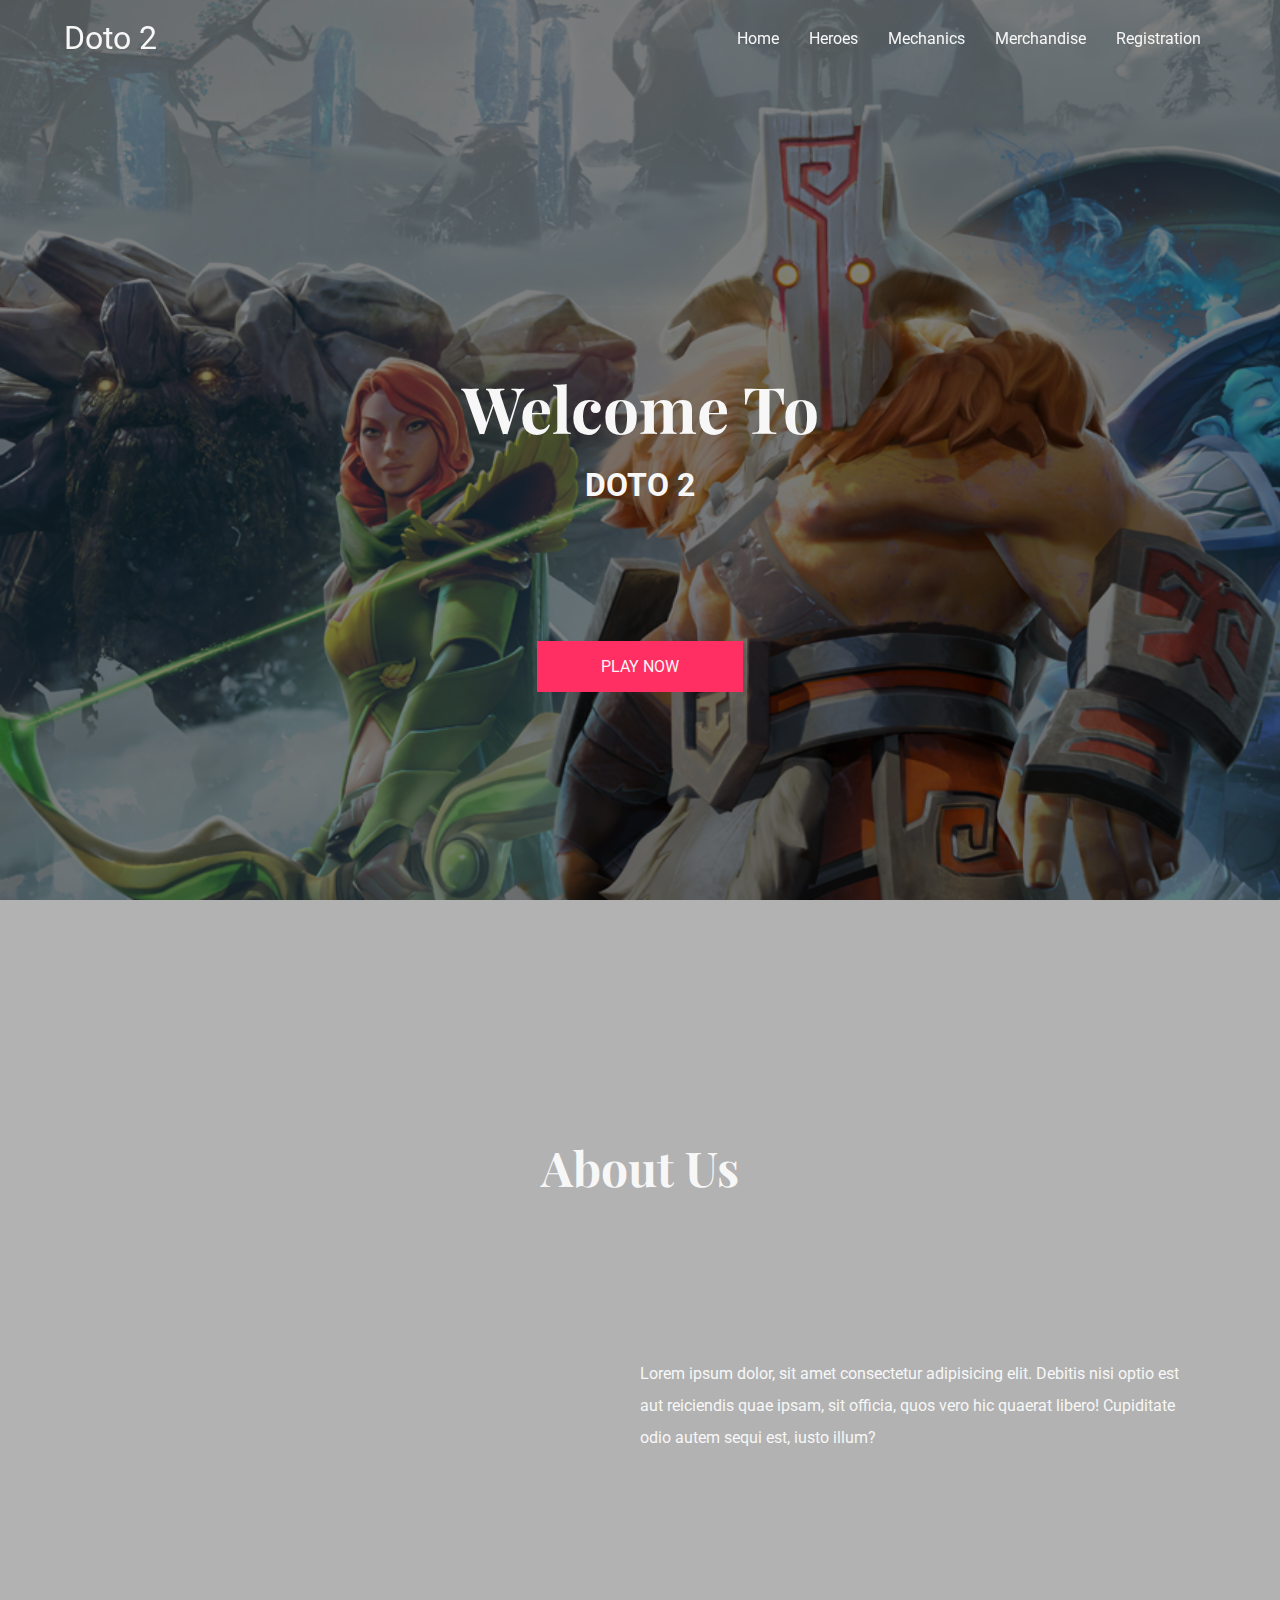
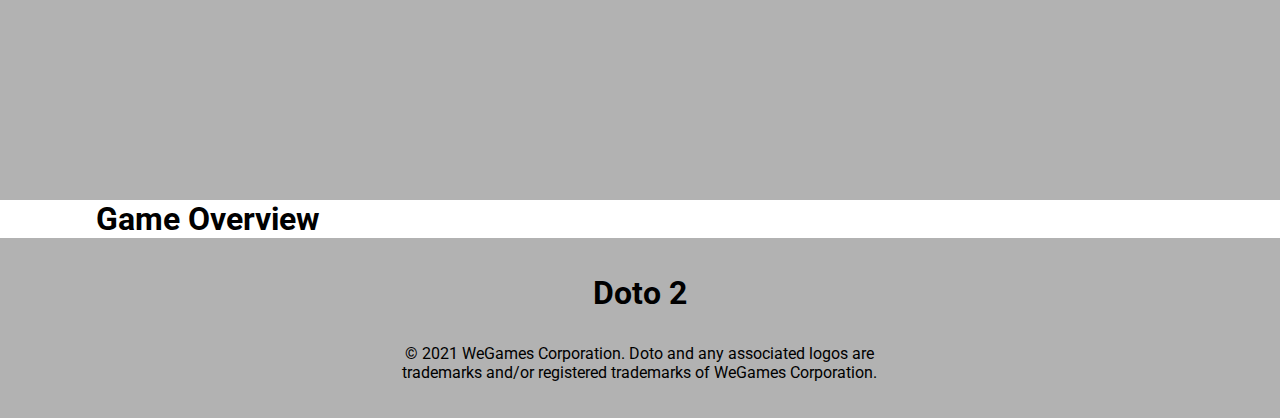
==== index.html @ c3d734f0 "Add regis page" ====
<!DOCTYPE html>
<html lang="en">

<head>
    <meta charset="UTF-8">
    <meta http-equiv="X-UA-Compatible" content="IE=edge">
    <meta name="viewport" content="width=device-width, initial-scale=1.0">
    <link rel="stylesheet" href="css/style.css">
    <title>Doto 2</title>
</head>

<body>
    <section class="hero" id="hero">
        <nav>
            <a class="logo" href="">Doto 2</a>
            <ul>
                <li><a href="">Home</a></li>
                <li><a href="">Heroes</a></li>
                <li><a href="">Mechanics</a></li>
                <li><a href="">Merchandise</a></li>
                <li><a href="">Registration</a></li>
            </ul>
        </nav>
        <div class="container">
            <h1>Welcome To</h1>
            <h2>DOTO 2</h2>
            <a class="play-now" href="">PLAY NOW</a>
        </div>
    </section>

    <section class="about" id="about">
        <div class="container">
            <h1>About Us</h1>
            <div class="about-wrapper">
                <div class="about-picture">
                    <iframe 
                        width="560" 
                        height="315" 
                        src="https://www.youtube.com/embed/-cSFPIwMEq4"
                        title="YouTube video player" 
                        frameborder="0"
                        allow="accelerometer; autoplay; clipboard-write; encrypted-media; gyroscope; picture-in-picture"
                        allowfullscreen>
                    </iframe>
                </div>
                <div class="about-content">
                    <p>
                        Lorem ipsum dolor, sit amet consectetur adipisicing elit. Debitis nisi optio est aut reiciendis quae ipsam, sit officia, quos vero hic quaerat libero! Cupiditate odio autem sequi est, iusto illum?
                    </p>
                </div>
            </div>
        </div>
    </section>

    <section class="overview">
        <div class="container">
            <h1>Game Overview</h1>
            <div class="overview-wrapper">
                
            </div>
        </div>
    </section>

    <section class="footer">
        <div class="footer-wrapper">
            <div class="picture-wrapper">
                <h1>Doto 2</h1>
            </div>
            <p>&copy; 2021 WeGames Corporation. Doto and any associated logos are
            trademarks and/or registered trademarks of WeGames Corporation.</p>
        </div>
    </section>
</body>

</html>
---- css/style.css ----
@import url('https://fonts.googleapis.com/css2?family=Roboto:ital,wght@0,400;0,500;1,400&display=swap');
@import url('https://fonts.googleapis.com/css2?family=Playfair+Display:wght@400;600&family=Roboto:ital,wght@0,400;0,500;1,400&display=swap');

:root {
    --white: #f7f7f7;
    --black: #121212;
    --pink: #ff2e63;
    --blue: #2691d9;
    --black-layer: rgba(0, 0, 0, 0.3);
}

* {
    margin: 0;
    padding: 0;
    box-sizing: border-box;
}

body {
    font-family: "Roboto", serif;
}

nav {
    position: fixed;
    display: flex;
    justify-content: space-between;
    align-items: center;
    width: 100%;
    top: 0%;
    left: 0%;
    padding: 1.2rem 4rem;

}

nav .logo {
    color: var(--white);
    text-decoration: none;
    font-size: 2rem;
}

nav ul {
    display: flex;
    justify-content: center;
    align-items: center;
}

nav ul li {
    list-style: none;
}

nav ul li a {
    margin: 0 15px;
    text-decoration: none;
    color: var(--white);
}

.container {
    padding: 0 6rem;
}

.hero .container {
    height: 100vh;
    display: flex;
    justify-content: center;
    align-items: center;
    flex-direction: column;
    background: linear-gradient(rgba(0, 0, 0, 0.5), rgba(0, 0, 0, 0.5)), 
        url("/assets/hero.png");
    background-size: cover;
    color: var(--white);
}

.hero .container a {
    text-decoration: none;
    color: var(--white);
}

.hero .container h1 {
    font-size: 4rem;
    font-family: "Playfair Display", sans-serif;
    margin-bottom: 1rem;
}

.hero .container h2 {
    font-size: 2rem;
    margin-bottom: 2rem;
}

.hero .container .play-now {
    position: absolute;
    text-decoration: none;
    color: var(--white);
    bottom: 13rem;
    background: var(--pink);
    padding: 1rem 4rem;
}

.about .container {
    height: 100vh;
    display: flex;
    justify-content: center;
    align-items: center;
    flex-direction: column;
    background: var(--black-layer);
    color: var(--white);
}

.about .about-wrapper {
    display: flex;
    align-items: center;
}

.about .container .about-picture{
    width: 50%;
}

.about .container .about-content{
    width: 50%;
}

.about .container h1 {
    font-family: "Playfair Display", sans-serif;
    font-size: 3rem;
    margin-bottom: 3rem;
}

.about .container .about-content {
    line-height: 2rem;
}

.footer .footer-wrapper {
    height: 20vh;
    display: flex;
    justify-content: center;
    align-items: center;
    flex-direction: column;
    background: var(--black-layer);
}

.footer .footer-wrapper p {
    margin-top: 2rem;
    width: 38vw;
    text-align: center;
}

.registration .container {
    height: 100vh;
    display: flex;
    justify-content: center;
    align-items: flex-end;
    flex-direction: column;
    background: linear-gradient(rgba(0, 0, 0, 0.5), rgba(0, 0, 0, 0.5)), 
        url("/assets/hero.png");
    background-size: cover;
    color: var(--white);
}

.registration-wrapper .registration-text h1 {
    position: fixed;
    bottom: 12rem;
    left: 8rem;
    font-size: 3rem;
    width: 50%;
}

.registration-wrapper .registration-form {
    display: flex;
    align-items: center;
    flex-direction: column;
    justify-content: center;
    position: relative;
    overflow: hidden;
    width: 100%;
    padding: 3rem;
    background-color: var(--white);
    color: var(--black);
}

.registration-form form .input {
    position: relative;
    border-bottom: 2px solid var(--black);
    margin: 1.5rem 0;
}

.input input {
    width: 20vw;
    height: 2rem;
    padding: 0 5px;
    font-size: 1rem;
    border: none;
    background: none;
    outline: none;
}

.input label {
    position: absolute;
    top: 50%;
    left: 5px;
    color: var(--black);
    opacity: 50%;
    transform: translateY(-50%);
    font-size: 1rem;
    transition: 0.5s;
    pointer-events: none;
}

.input input:focus ~ label,
.input input:hover ~ label,
.input input:valid ~ label {
    top: -5px;
    font-size: 0.9rem;
    color: var(--black);
    opacity: 80%;
}

input[type="submit"] {
    width: 100%;
    height: 2.5rem;
    border: 1px solid;
    background: var(--pink);
    opacity: 80%;
    font-size: 1rem;
    color: var(--white);
    font-weight: 700;
    cursor: pointer;
    outline: none;
}

input[type="submit"]:hover {
    border: var(--pink);
    transition: 0.5s;
}

input[type=date]:required:invalid::-webkit-datetime-edit {
    color: transparent;
}

input[type=date]:focus::-webkit-datetime-edit {
    color: black !important;
}

.login-link {
    margin: 2rem 0;
    text-align: center;
    font-size: 0.8rem;
    color: var(--black);
    opacity: 70%;
}

.login-link a {
    color: var(--blue);
    text-decoration: none;
}

.login-link a:hover {
    text-decoration: underline;
}
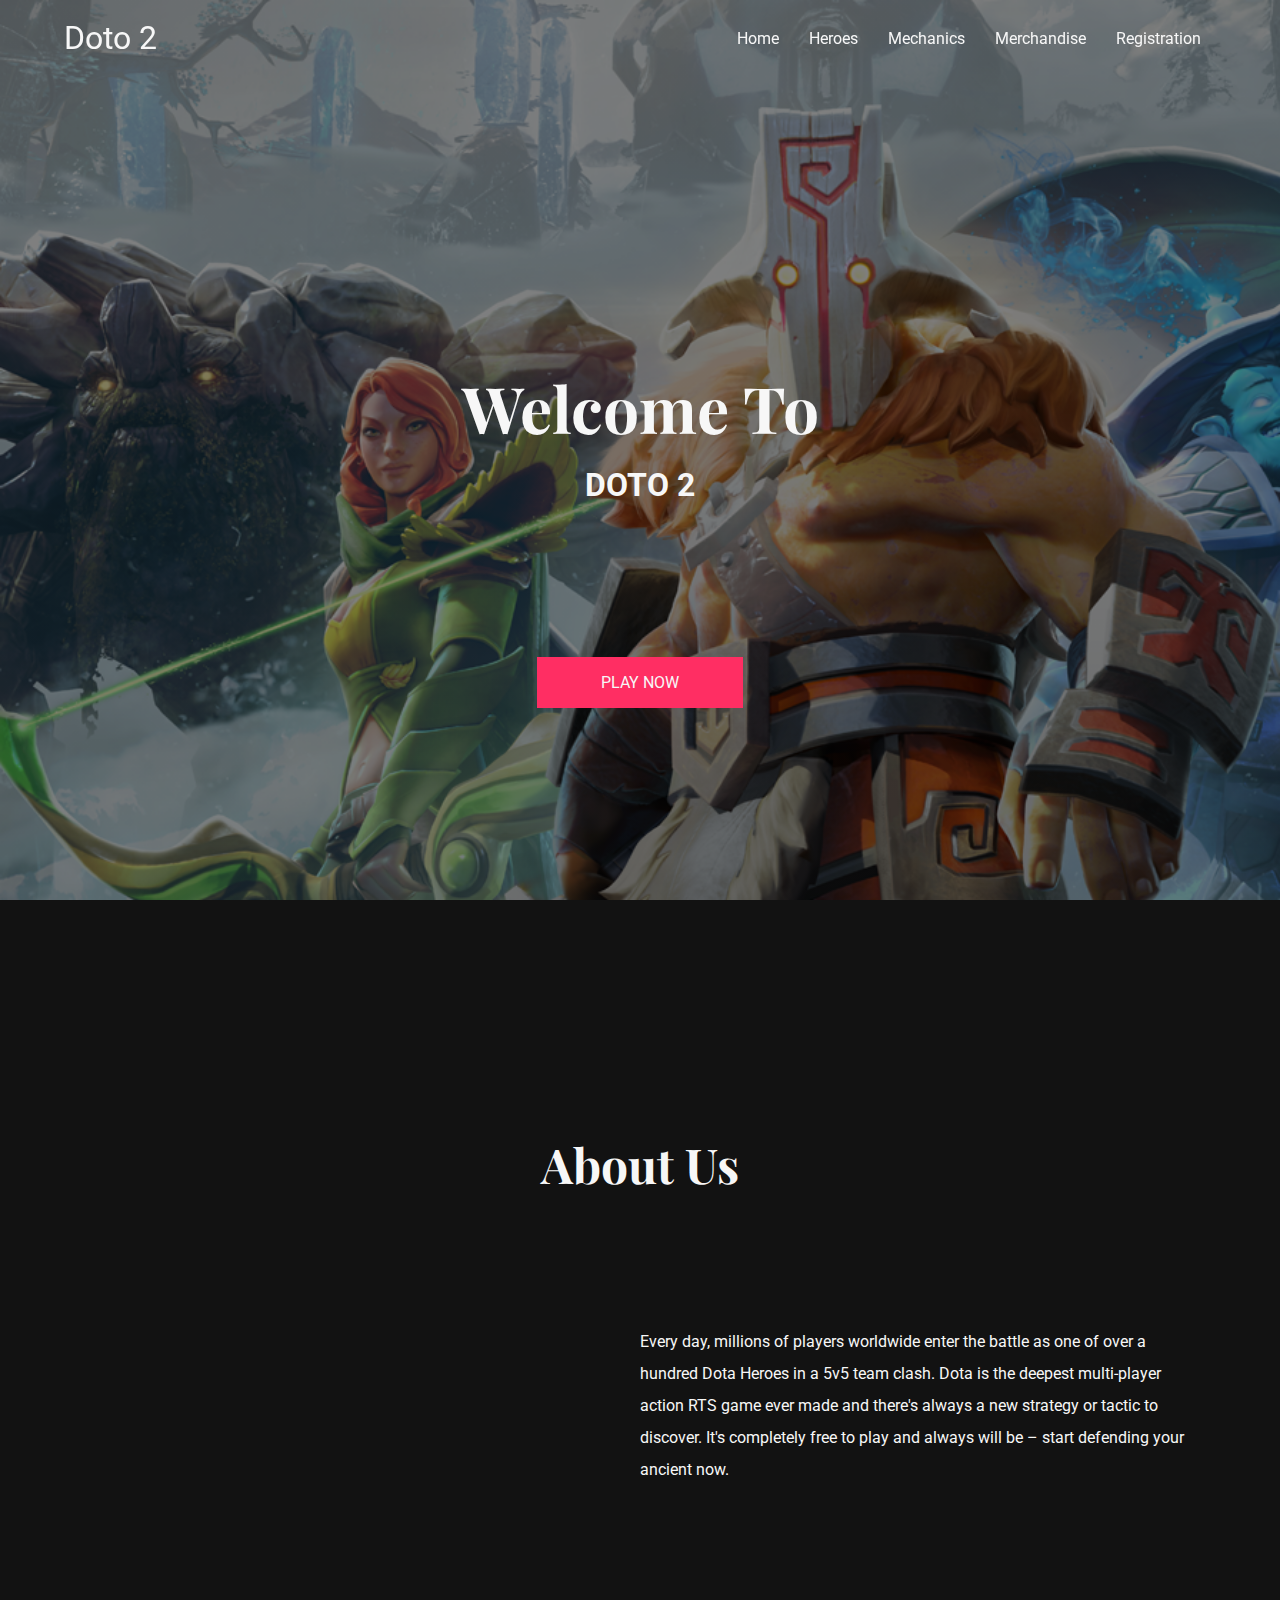
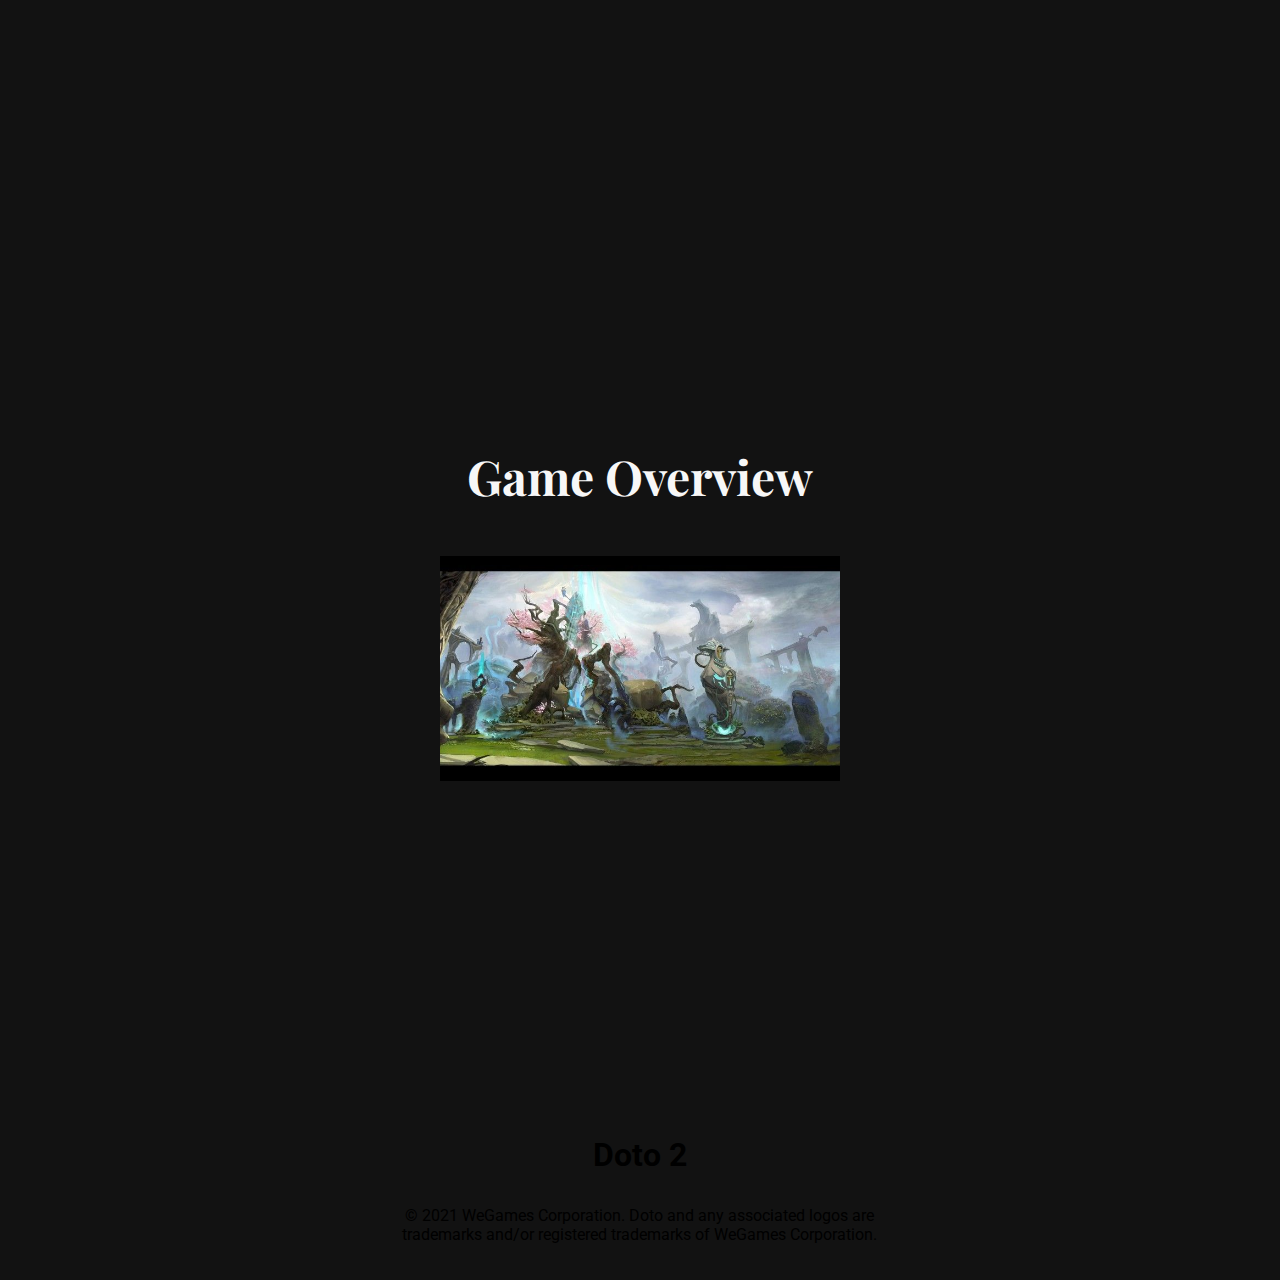
==== commit 142f0242: "Added GameOverview section" ====
--- a/index.html
+++ b/index.html
@@ -6,6 +6,9 @@
     <meta http-equiv="X-UA-Compatible" content="IE=edge">
     <meta name="viewport" content="width=device-width, initial-scale=1.0">
     <link rel="stylesheet" href="css/style.css">
+    <script src="https://code.jquery.com/jquery-3.6.0.js"
+        integrity="sha256-H+K7U5CnXl1h5ywQfKtSj8PCmoN9aaq30gDh27Xc0jk=" crossorigin="anonymous"></script>
+    <script type="text/javascript" src="js/main.js"></script>
     <title>Doto 2</title>
 </head>
 
@@ -14,11 +17,11 @@
         <nav>
             <a class="logo" href="">Doto 2</a>
             <ul>
-                <li><a href="">Home</a></li>
-                <li><a href="">Heroes</a></li>
-                <li><a href="">Mechanics</a></li>
-                <li><a href="">Merchandise</a></li>
-                <li><a href="">Registration</a></li>
+                <li><a href="index.html">Home</a></li>
+                <li><a href="heroesPage.html">Heroes</a></li>
+                <li><a href="gameMechanics.html">Mechanics</a></li>
+                <li><a href="merchandisesPage.html">Merchandise</a></li>
+                <li><a href="registrationPage.html">Registration</a></li>
             </ul>
         </nav>
         <div class="container">
@@ -34,8 +37,6 @@
             <div class="about-wrapper">
                 <div class="about-picture">
                     <iframe 
-                        width="560" 
-                        height="315" 
                         src="https://www.youtube.com/embed/-cSFPIwMEq4"
                         title="YouTube video player" 
                         frameborder="0"
@@ -45,7 +46,7 @@
                 </div>
                 <div class="about-content">
                     <p>
-                        Lorem ipsum dolor, sit amet consectetur adipisicing elit. Debitis nisi optio est aut reiciendis quae ipsam, sit officia, quos vero hic quaerat libero! Cupiditate odio autem sequi est, iusto illum?
+                        Every day, millions of players worldwide enter the battle as one of over a hundred Dota Heroes in a 5v5 team clash. Dota is the deepest multi-player action RTS game ever made and there's always a new strategy or tactic to discover. It's completely free to play and always will be – start defending your ancient now.
                     </p>
                 </div>
             </div>
@@ -56,7 +57,10 @@
         <div class="container">
             <h1>Game Overview</h1>
             <div class="overview-wrapper">
-                
+                <img src="assets/overview/base.jpg" class="active" alt="">
+                <img src="assets/overview/map.png"  alt="">
+                <img src="assets/overview/heroes.jpg"  alt="">
+                <img src="assets/overview/game_start.jpg" alt="">
             </div>
         </div>
     </section>
--- a/css/style.css
+++ b/css/style.css
@@ -28,7 +28,6 @@
     top: 0%;
     left: 0%;
     padding: 1.2rem 4rem;
-
 }
 
 nav .logo {
@@ -89,18 +88,18 @@
     position: absolute;
     text-decoration: none;
     color: var(--white);
-    bottom: 13rem;
+    bottom: 12rem;
     background: var(--pink);
     padding: 1rem 4rem;
 }
 
-.about .container {
+.container {
     height: 100vh;
     display: flex;
     justify-content: center;
     align-items: center;
     flex-direction: column;
-    background: var(--black-layer);
+    background: var(--black);
     color: var(--white);
 }
 
@@ -113,11 +112,16 @@
     width: 50%;
 }
 
+.about-picture iframe {
+    width: 30rem;
+    height: 20rem;
+}
+
 .about .container .about-content{
     width: 50%;
 }
 
-.about .container h1 {
+.container h1 {
     font-family: "Playfair Display", sans-serif;
     font-size: 3rem;
     margin-bottom: 3rem;
@@ -127,13 +131,31 @@
     line-height: 2rem;
 }
 
+.overview-wrapper {
+    width: 400px;
+    height: 300px;
+    position: relative;
+}
+
+.overview-wrapper img {
+    max-width: 100%;
+    max-height: 100%;
+    position: absolute;
+    opacity: 0;
+    transition: .4s ease-out;
+}
+
+.overview-wrapper .active {
+    opacity: 1;
+}
+
 .footer .footer-wrapper {
     height: 20vh;
     display: flex;
     justify-content: center;
     align-items: center;
     flex-direction: column;
-    background: var(--black-layer);
+    background: var(--black);
 }
 
 .footer .footer-wrapper p {
@@ -141,116 +163,3 @@
     width: 38vw;
     text-align: center;
 }
-
-.registration .container {
-    height: 100vh;
-    display: flex;
-    justify-content: center;
-    align-items: flex-end;
-    flex-direction: column;
-    background: linear-gradient(rgba(0, 0, 0, 0.5), rgba(0, 0, 0, 0.5)), 
-        url("/assets/hero.png");
-    background-size: cover;
-    color: var(--white);
-}
-
-.registration-wrapper .registration-text h1 {
-    position: fixed;
-    bottom: 12rem;
-    left: 8rem;
-    font-size: 3rem;
-    width: 50%;
-}
-
-.registration-wrapper .registration-form {
-    display: flex;
-    align-items: center;
-    flex-direction: column;
-    justify-content: center;
-    position: relative;
-    overflow: hidden;
-    width: 100%;
-    padding: 3rem;
-    background-color: var(--white);
-    color: var(--black);
-}
-
-.registration-form form .input {
-    position: relative;
-    border-bottom: 2px solid var(--black);
-    margin: 1.5rem 0;
-}
-
-.input input {
-    width: 20vw;
-    height: 2rem;
-    padding: 0 5px;
-    font-size: 1rem;
-    border: none;
-    background: none;
-    outline: none;
-}
-
-.input label {
-    position: absolute;
-    top: 50%;
-    left: 5px;
-    color: var(--black);
-    opacity: 50%;
-    transform: translateY(-50%);
-    font-size: 1rem;
-    transition: 0.5s;
-    pointer-events: none;
-}
-
-.input input:focus ~ label,
-.input input:hover ~ label,
-.input input:valid ~ label {
-    top: -5px;
-    font-size: 0.9rem;
-    color: var(--black);
-    opacity: 80%;
-}
-
-input[type="submit"] {
-    width: 100%;
-    height: 2.5rem;
-    border: 1px solid;
-    background: var(--pink);
-    opacity: 80%;
-    font-size: 1rem;
-    color: var(--white);
-    font-weight: 700;
-    cursor: pointer;
-    outline: none;
-}
-
-input[type="submit"]:hover {
-    border: var(--pink);
-    transition: 0.5s;
-}
-
-input[type=date]:required:invalid::-webkit-datetime-edit {
-    color: transparent;
-}
-
-input[type=date]:focus::-webkit-datetime-edit {
-    color: black !important;
-}
-
-.login-link {
-    margin: 2rem 0;
-    text-align: center;
-    font-size: 0.8rem;
-    color: var(--black);
-    opacity: 70%;
-}
-
-.login-link a {
-    color: var(--blue);
-    text-decoration: none;
-}
-
-.login-link a:hover {
-    text-decoration: underline;
-}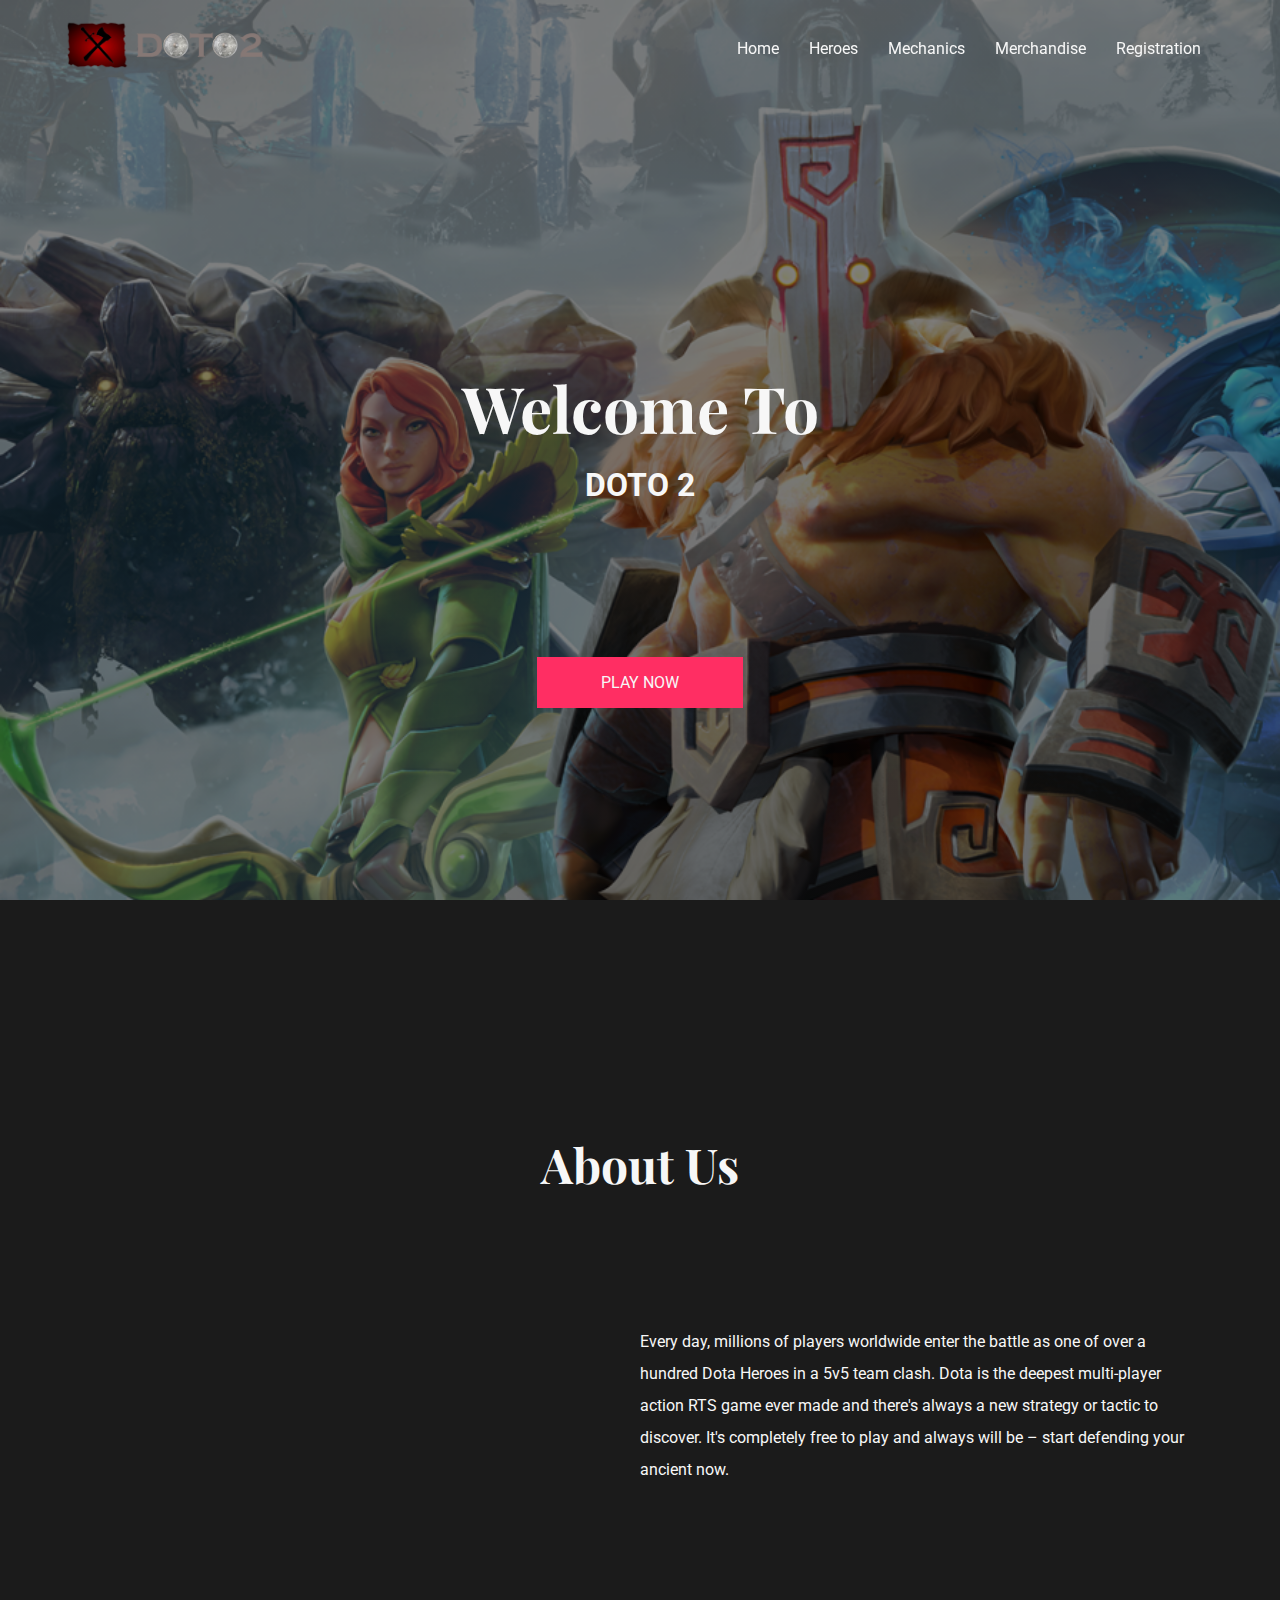
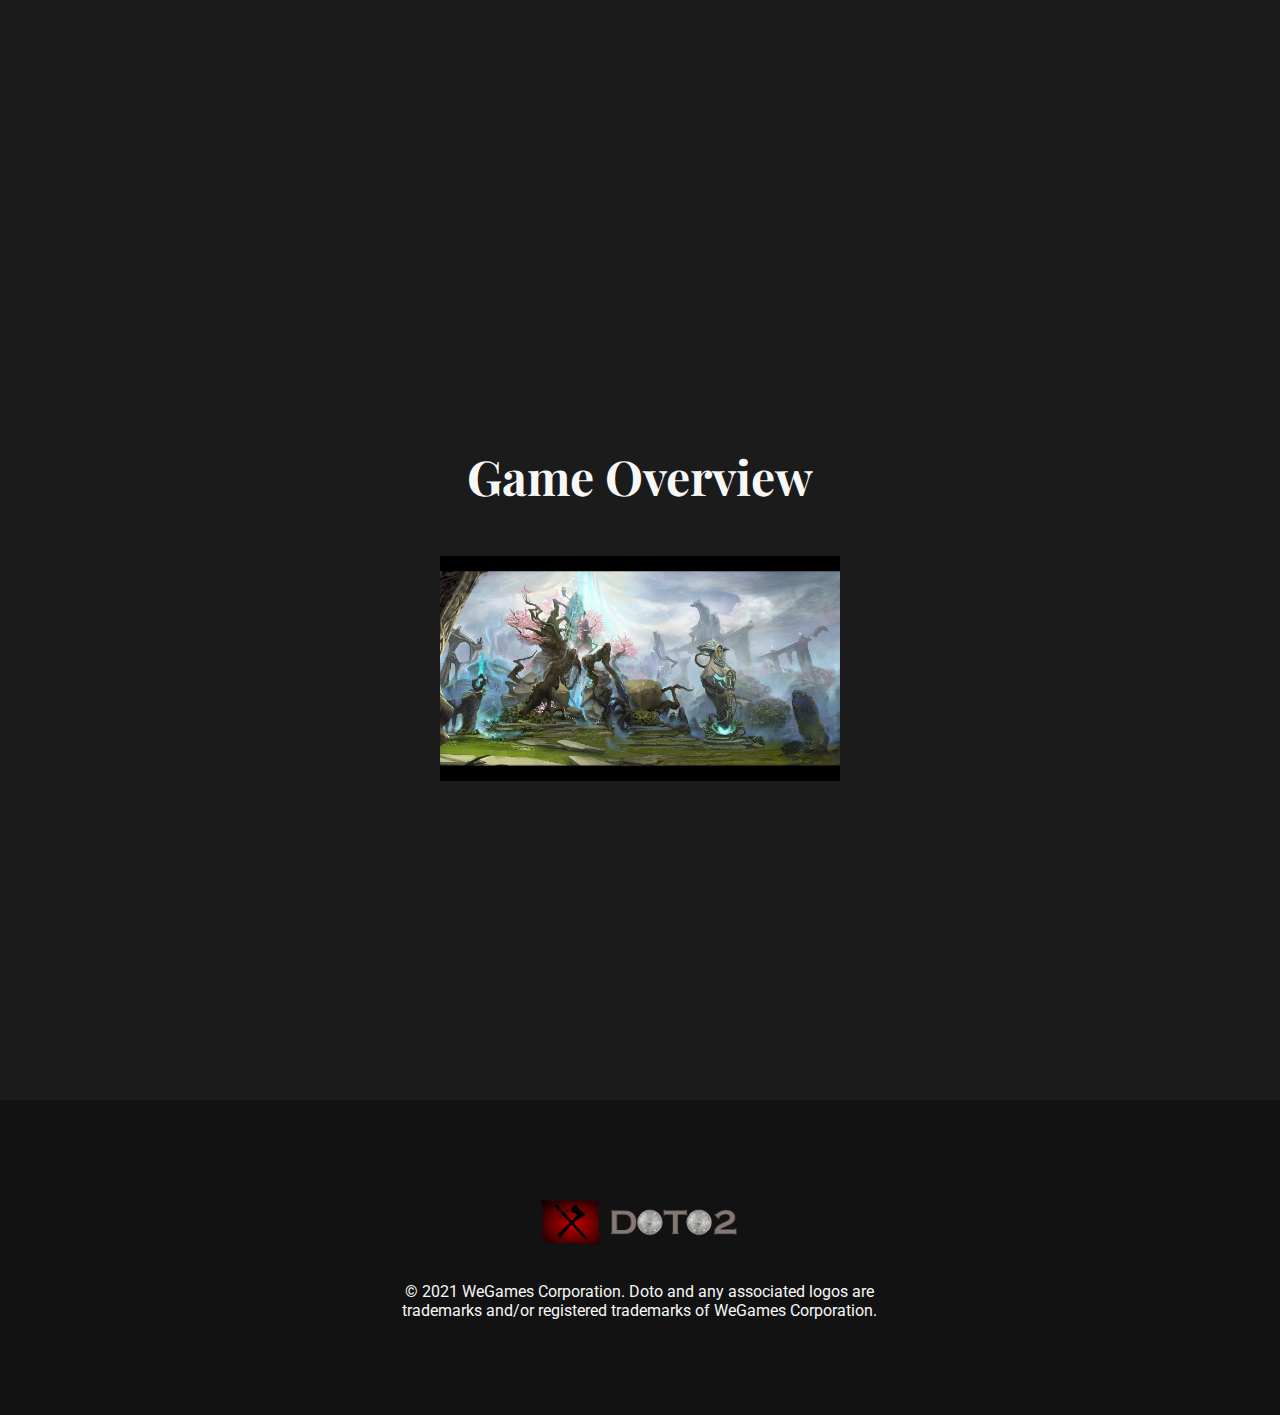
==== commit 6cd79875: "Fixed footer" ====
--- a/index.html
+++ b/index.html
@@ -15,7 +15,9 @@
 <body>
     <section class="hero" id="hero">
         <nav>
-            <a class="logo" href="">Doto 2</a>
+            <a class="logo" href="">
+                <img src="assets/logo.png" alt="">
+            </a>
             <ul>
                 <li><a href="index.html">Home</a></li>
                 <li><a href="heroesPage.html">Heroes</a></li>
@@ -68,7 +70,7 @@
     <section class="footer">
         <div class="footer-wrapper">
             <div class="picture-wrapper">
-                <h1>Doto 2</h1>
+                <img src="assets/logo.png" alt="">
             </div>
             <p>&copy; 2021 WeGames Corporation. Doto and any associated logos are
             trademarks and/or registered trademarks of WeGames Corporation.</p>
--- a/css/style.css
+++ b/css/style.css
@@ -7,6 +7,7 @@
     --pink: #ff2e63;
     --blue: #2691d9;
     --black-layer: rgba(0, 0, 0, 0.3);
+    --black-background: #121212f5;
 }
 
 * {
@@ -28,6 +29,7 @@
     top: 0%;
     left: 0%;
     padding: 1.2rem 4rem;
+    z-index: 99;
 }
 
 nav .logo {
@@ -50,6 +52,10 @@
     margin: 0 15px;
     text-decoration: none;
     color: var(--white);
+}
+
+nav img {
+    height: 50px;
 }
 
 .container {
@@ -99,7 +105,7 @@
     justify-content: center;
     align-items: center;
     flex-direction: column;
-    background: var(--black);
+    background: var(--black-background);
     color: var(--white);
 }
 
@@ -150,7 +156,7 @@
 }
 
 .footer .footer-wrapper {
-    height: 20vh;
+    height: 35vh;
     display: flex;
     justify-content: center;
     align-items: center;
@@ -159,7 +165,12 @@
 }
 
 .footer .footer-wrapper p {
+    color: var(--white);
     margin-top: 2rem;
     width: 38vw;
     text-align: center;
 }
+
+.footer-wrapper .picture-wrapper img {
+    height: 50px;
+}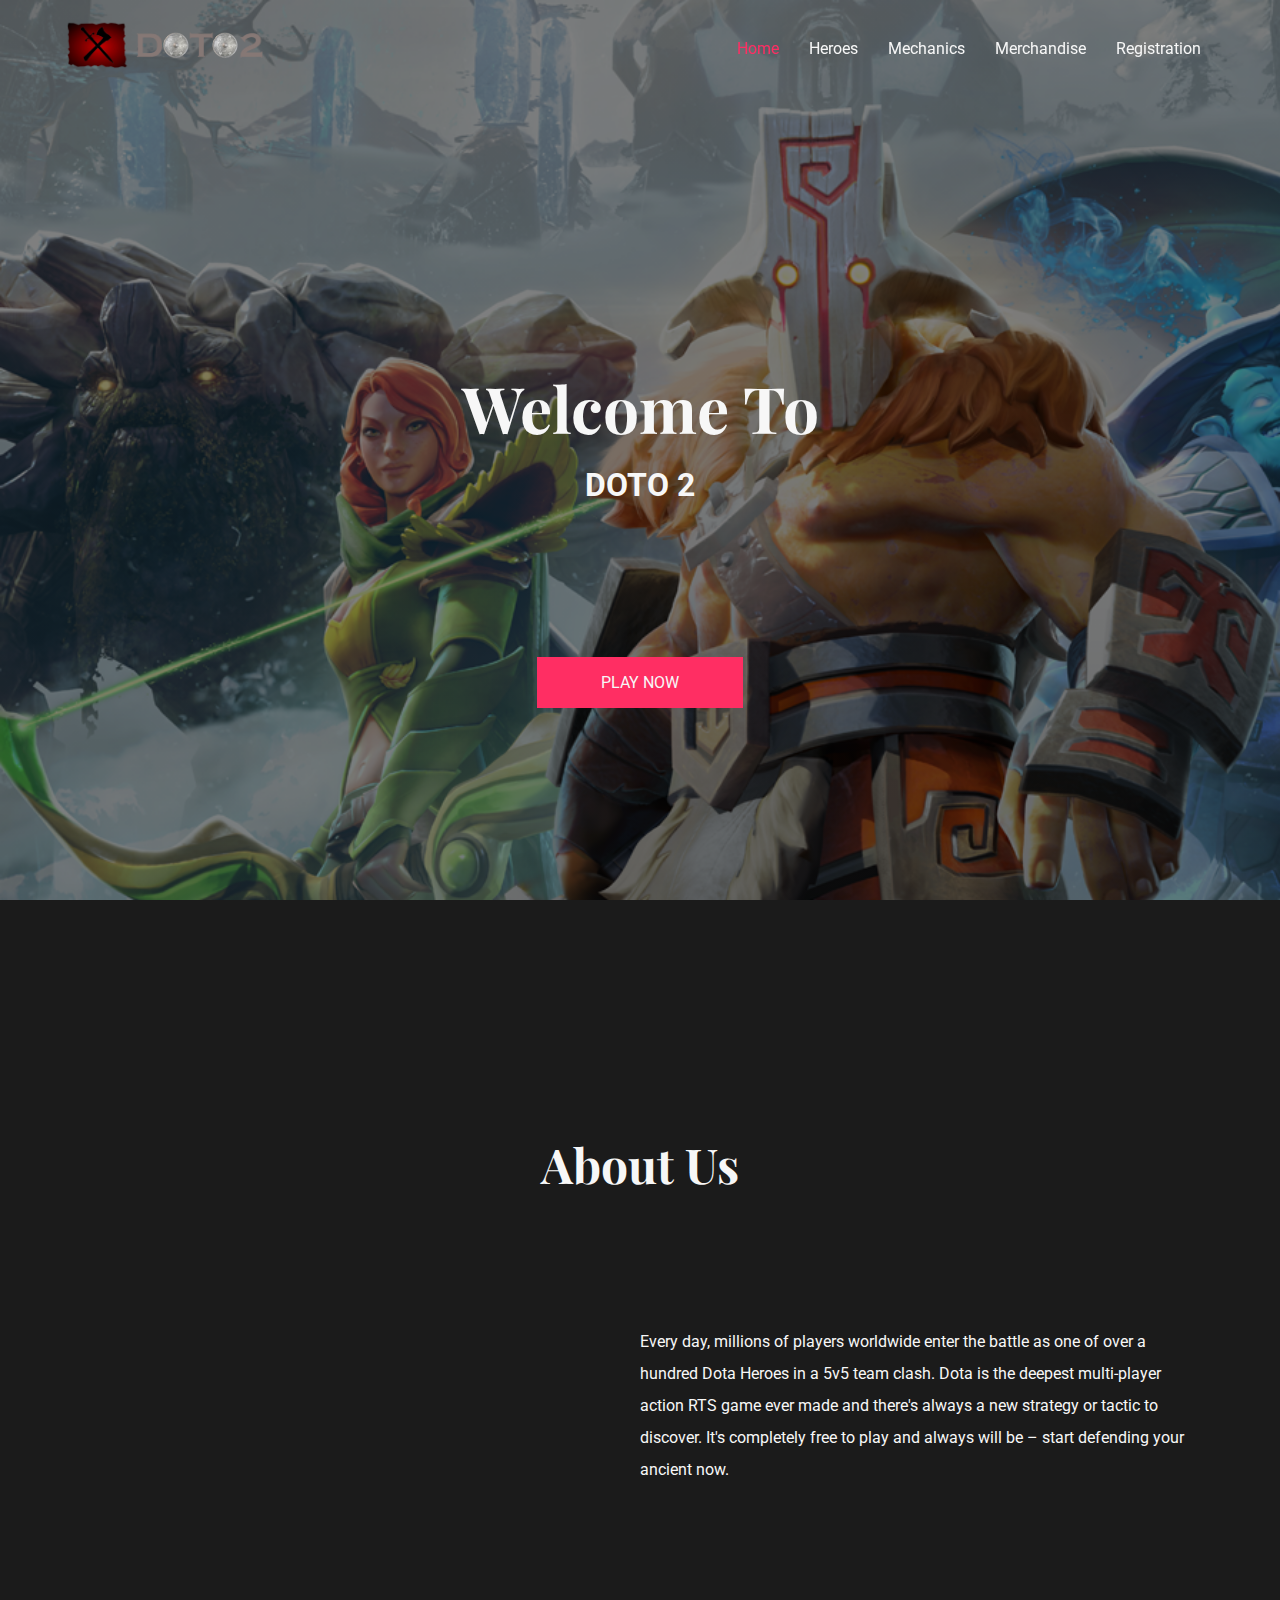
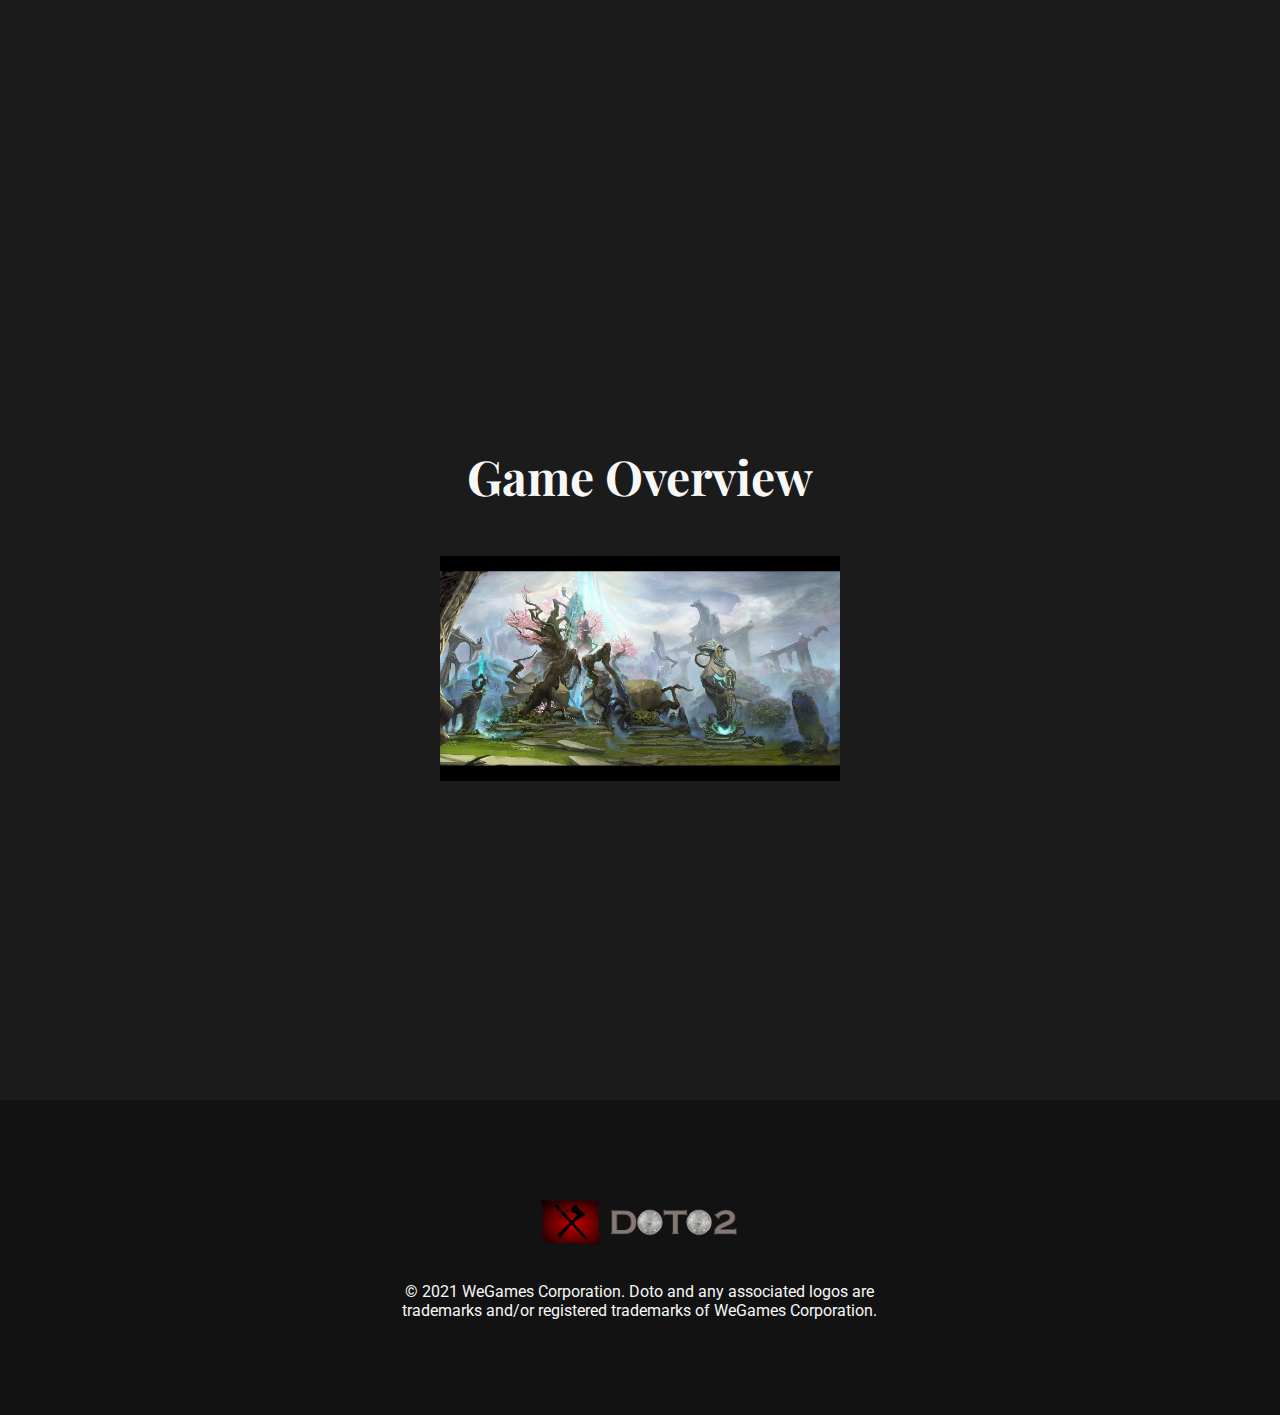
==== commit f3efffd7: "Added mechanicPage" ====
--- a/index.html
+++ b/index.html
@@ -19,7 +19,7 @@
                 <img src="assets/logo.png" alt="">
             </a>
             <ul>
-                <li><a href="index.html">Home</a></li>
+                <li><a href="index.html" id="here">Home</a></li>
                 <li><a href="heroesPage.html">Heroes</a></li>
                 <li><a href="gameMechanics.html">Mechanics</a></li>
                 <li><a href="merchandisesPage.html">Merchandise</a></li>
--- a/css/style.css
+++ b/css/style.css
@@ -52,6 +52,14 @@
     margin: 0 15px;
     text-decoration: none;
     color: var(--white);
+}
+
+nav ul li a:hover {
+    color: var(--pink);
+}
+
+#here {
+    color: var(--pink);
 }
 
 nav img {
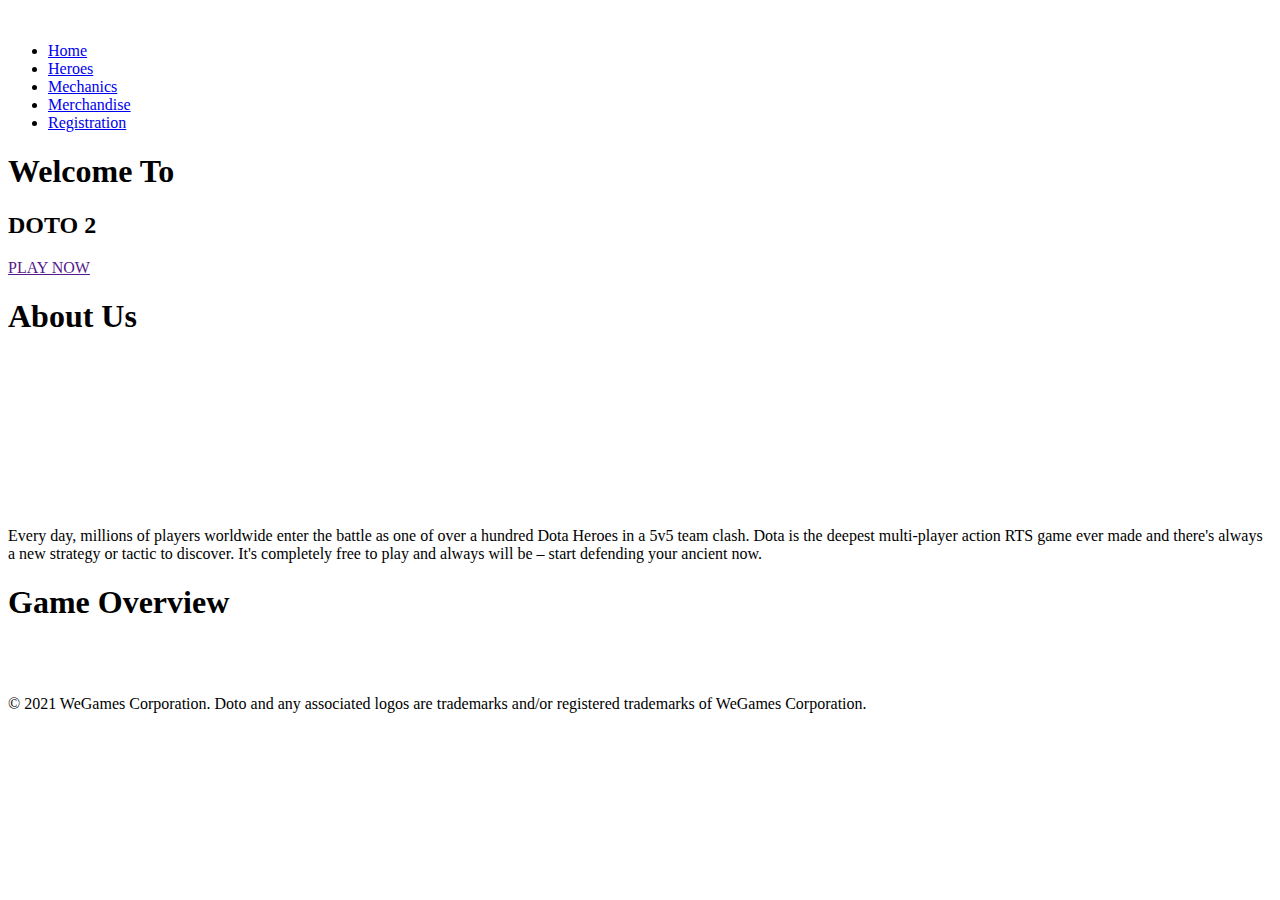
==== commit 7af26292: "Fixed href" ====
--- a/index.html
+++ b/index.html
@@ -5,10 +5,10 @@
     <meta charset="UTF-8">
     <meta http-equiv="X-UA-Compatible" content="IE=edge">
     <meta name="viewport" content="width=device-width, initial-scale=1.0">
-    <link rel="stylesheet" href="css/style.css">
+    <link rel="stylesheet" href="../Project/css/style.css">
     <script src="https://code.jquery.com/jquery-3.6.0.js"
         integrity="sha256-H+K7U5CnXl1h5ywQfKtSj8PCmoN9aaq30gDh27Xc0jk=" crossorigin="anonymous"></script>
-    <script type="text/javascript" src="js/main.js"></script>
+    <script type="text/javascript" src="../Project/js/main.js"></script>
     <title>Doto 2</title>
 </head>
 
@@ -16,14 +16,14 @@
     <section class="hero" id="hero">
         <nav>
             <a class="logo" href="">
-                <img src="assets/logo.png" alt="">
+                <img src="../Project/assets/logo.png" alt="">
             </a>
             <ul>
-                <li><a href="index.html" id="here">Home</a></li>
-                <li><a href="heroesPage.html">Heroes</a></li>
-                <li><a href="gameMechanics.html">Mechanics</a></li>
-                <li><a href="merchandisesPage.html">Merchandise</a></li>
-                <li><a href="registrationPage.html">Registration</a></li>
+                <li><a href="../Project/index.html" id="here">Home</a></li>
+                <li><a href="../Project/heroesPage.html">Heroes</a></li>
+                <li><a href="../Project/gameMechanics.html">Mechanics</a></li>
+                <li><a href="../Project/merchandisesPage.html">Merchandise</a></li>
+                <li><a href="../Project/registrationPage.html">Registration</a></li>
             </ul>
         </nav>
         <div class="container">
@@ -59,10 +59,10 @@
         <div class="container">
             <h1>Game Overview</h1>
             <div class="overview-wrapper">
-                <img src="assets/overview/base.jpg" class="active" alt="">
-                <img src="assets/overview/map.png"  alt="">
-                <img src="assets/overview/heroes.jpg"  alt="">
-                <img src="assets/overview/game_start.jpg" alt="">
+                <img src="../Project/assets/overview/base.jpg" class="active" alt="">
+                <img src="../Project/assets/overview/map.png"  alt="">
+                <img src="../Project/assets/overview/heroes.jpg"  alt="">
+                <img src="../Project/assets/overview/game_start.jpg" alt="">
             </div>
         </div>
     </section>
@@ -70,7 +70,7 @@
     <section class="footer">
         <div class="footer-wrapper">
             <div class="picture-wrapper">
-                <img src="assets/logo.png" alt="">
+                <img src="../Project/assets/logo.png" alt="">
             </div>
             <p>&copy; 2021 WeGames Corporation. Doto and any associated logos are
             trademarks and/or registered trademarks of WeGames Corporation.</p>
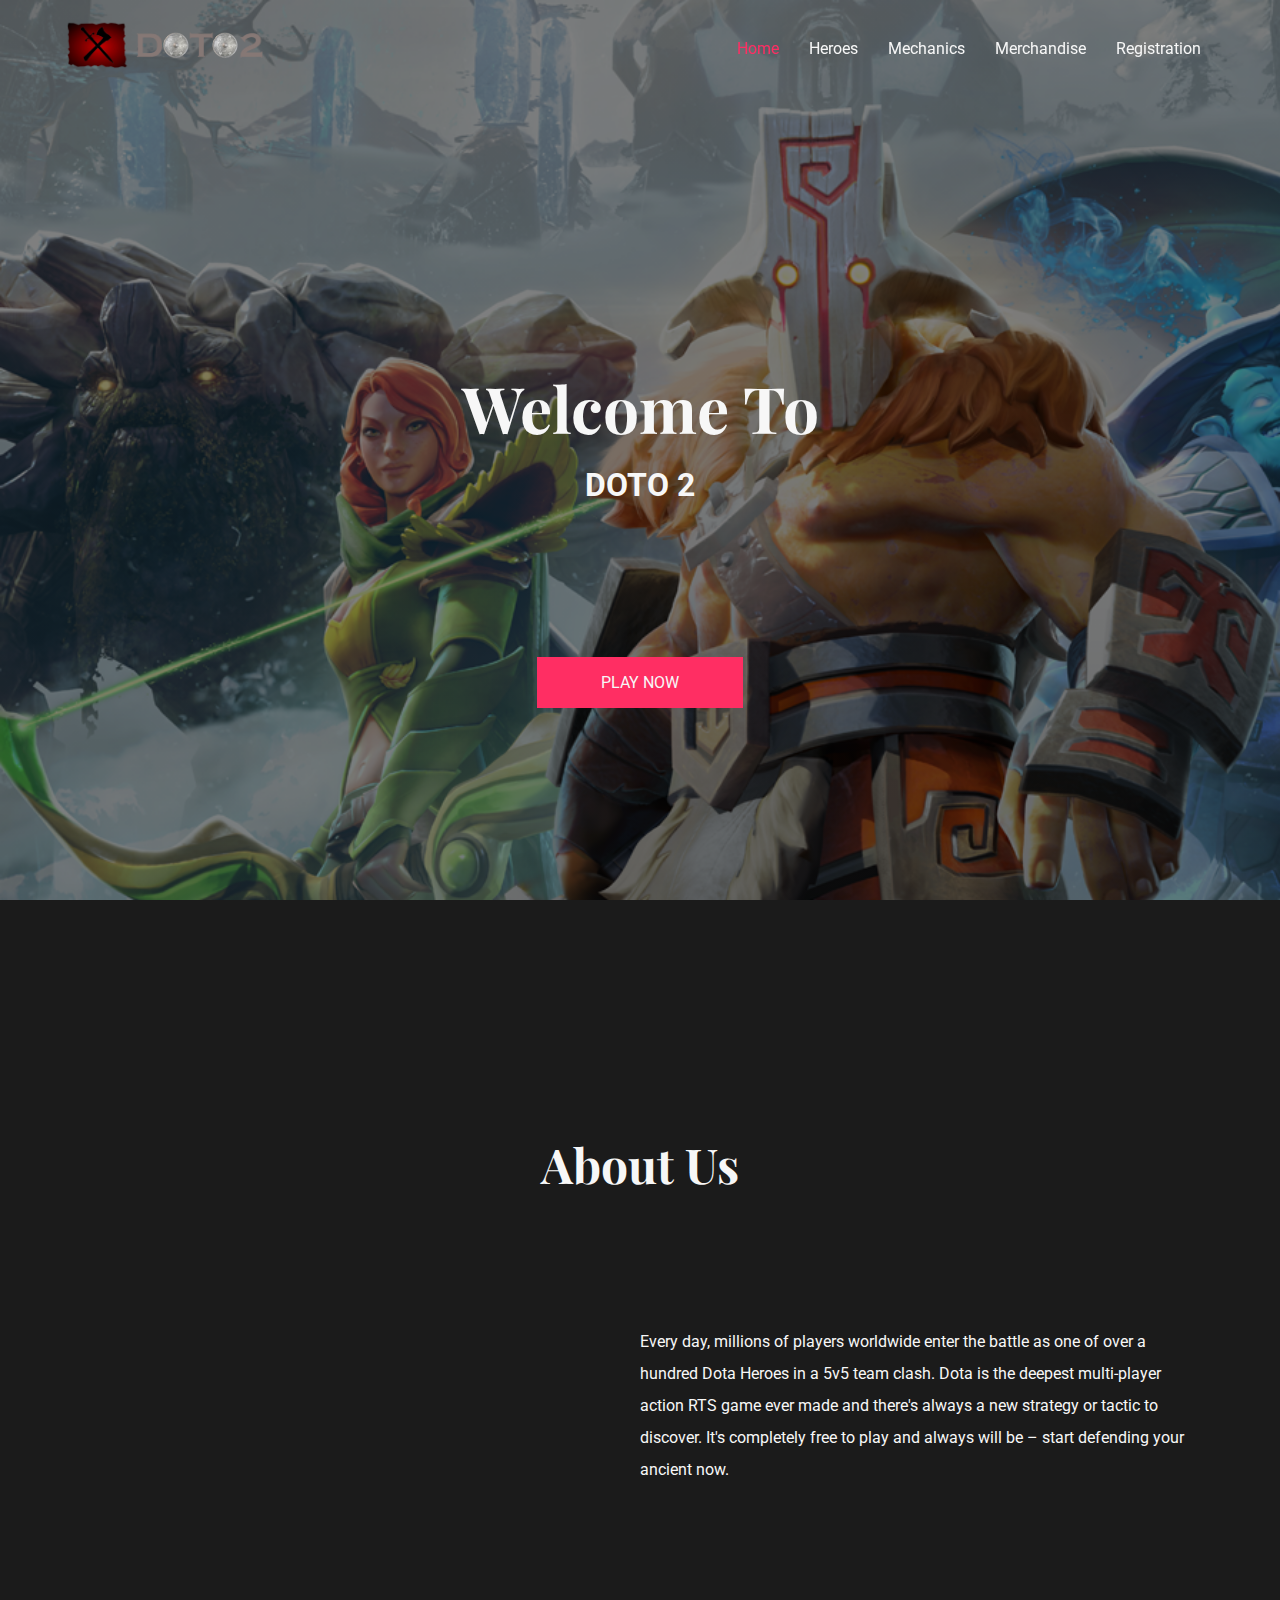
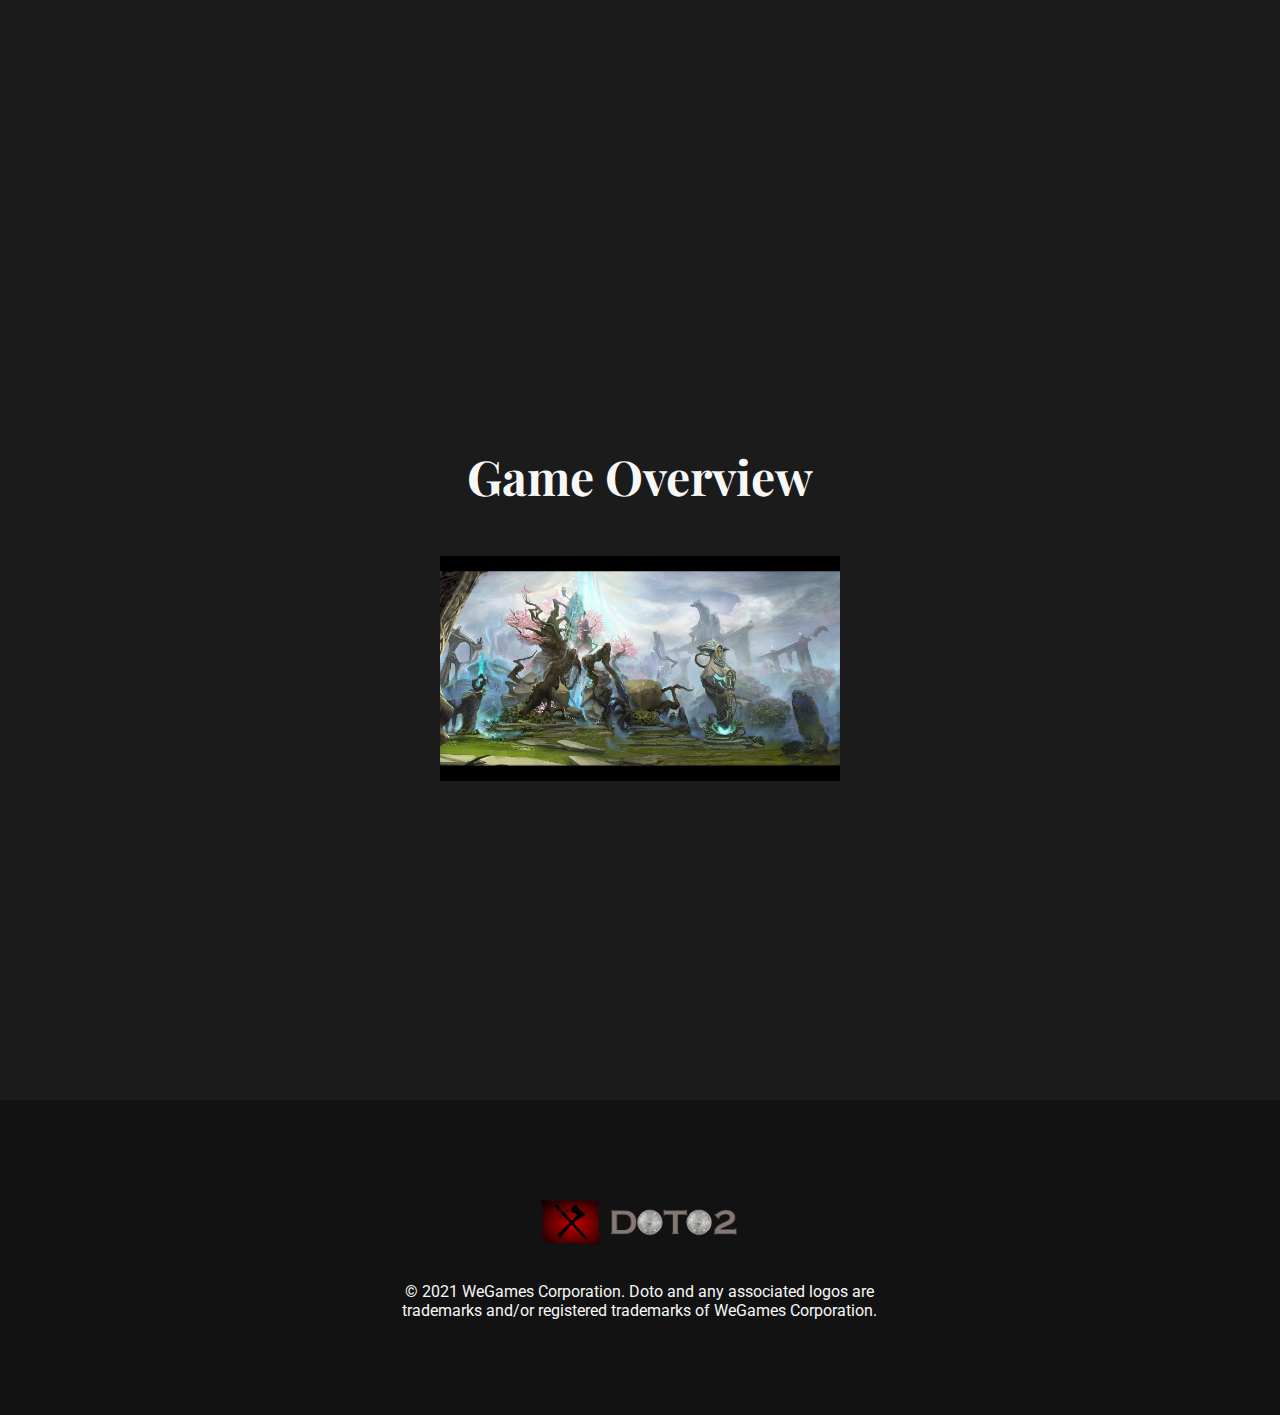
==== commit aba830d9: "Fixed href" ====
--- a/index.html
+++ b/index.html
@@ -5,10 +5,10 @@
     <meta charset="UTF-8">
     <meta http-equiv="X-UA-Compatible" content="IE=edge">
     <meta name="viewport" content="width=device-width, initial-scale=1.0">
-    <link rel="stylesheet" href="../Project/css/style.css">
+    <link rel="stylesheet" href="../css/style.css">
     <script src="https://code.jquery.com/jquery-3.6.0.js"
         integrity="sha256-H+K7U5CnXl1h5ywQfKtSj8PCmoN9aaq30gDh27Xc0jk=" crossorigin="anonymous"></script>
-    <script type="text/javascript" src="../Project/js/main.js"></script>
+    <script type="text/javascript" src="../js/main.js"></script>
     <title>Doto 2</title>
 </head>
 
@@ -16,14 +16,14 @@
     <section class="hero" id="hero">
         <nav>
             <a class="logo" href="">
-                <img src="../Project/assets/logo.png" alt="">
+                <img src="../assets/logo.png" alt="">
             </a>
             <ul>
-                <li><a href="../Project/index.html" id="here">Home</a></li>
-                <li><a href="../Project/heroesPage.html">Heroes</a></li>
-                <li><a href="../Project/gameMechanics.html">Mechanics</a></li>
-                <li><a href="../Project/merchandisesPage.html">Merchandise</a></li>
-                <li><a href="../Project/registrationPage.html">Registration</a></li>
+                <li><a href="../index.html" id="here">Home</a></li>
+                <li><a href="../heroesPage.html">Heroes</a></li>
+                <li><a href="../gameMechanics.html">Mechanics</a></li>
+                <li><a href="../merchandisesPage.html">Merchandise</a></li>
+                <li><a href="../registrationPage.html">Registration</a></li>
             </ul>
         </nav>
         <div class="container">
@@ -59,10 +59,10 @@
         <div class="container">
             <h1>Game Overview</h1>
             <div class="overview-wrapper">
-                <img src="../Project/assets/overview/base.jpg" class="active" alt="">
-                <img src="../Project/assets/overview/map.png"  alt="">
-                <img src="../Project/assets/overview/heroes.jpg"  alt="">
-                <img src="../Project/assets/overview/game_start.jpg" alt="">
+                <img src="../assets/overview/base.jpg" class="active" alt="">
+                <img src="../assets/overview/map.png"  alt="">
+                <img src="../assets/overview/heroes.jpg"  alt="">
+                <img src="../assets/overview/game_start.jpg" alt="">
             </div>
         </div>
     </section>
@@ -70,7 +70,7 @@
     <section class="footer">
         <div class="footer-wrapper">
             <div class="picture-wrapper">
-                <img src="../Project/assets/logo.png" alt="">
+                <img src="../assets/logo.png" alt="">
             </div>
             <p>&copy; 2021 WeGames Corporation. Doto and any associated logos are
             trademarks and/or registered trademarks of WeGames Corporation.</p>
--- a/css/style.css
+++ b/css/style.css
@@ -0,0 +1,184 @@
+@import url('https://fonts.googleapis.com/css2?family=Roboto:ital,wght@0,400;0,500;1,400&display=swap');
+@import url('https://fonts.googleapis.com/css2?family=Playfair+Display:wght@400;600&family=Roboto:ital,wght@0,400;0,500;1,400&display=swap');
+
+:root {
+    --white: #f7f7f7;
+    --black: #121212;
+    --pink: #ff2e63;
+    --blue: #2691d9;
+    --black-layer: rgba(0, 0, 0, 0.3);
+    --black-background: #121212f5;
+}
+
+* {
+    margin: 0;
+    padding: 0;
+    box-sizing: border-box;
+}
+
+body {
+    font-family: "Roboto", serif;
+}
+
+nav {
+    position: fixed;
+    display: flex;
+    justify-content: space-between;
+    align-items: center;
+    width: 100%;
+    top: 0%;
+    left: 0%;
+    padding: 1.2rem 4rem;
+    z-index: 99;
+}
+
+nav .logo {
+    color: var(--white);
+    text-decoration: none;
+    font-size: 2rem;
+}
+
+nav ul {
+    display: flex;
+    justify-content: center;
+    align-items: center;
+}
+
+nav ul li {
+    list-style: none;
+}
+
+nav ul li a {
+    margin: 0 15px;
+    text-decoration: none;
+    color: var(--white);
+}
+
+nav ul li a:hover {
+    color: var(--pink);
+}
+
+#here {
+    color: var(--pink);
+}
+
+nav img {
+    height: 50px;
+}
+
+.container {
+    padding: 0 6rem;
+}
+
+.hero .container {
+    height: 100vh;
+    display: flex;
+    justify-content: center;
+    align-items: center;
+    flex-direction: column;
+    background: linear-gradient(rgba(0, 0, 0, 0.5), rgba(0, 0, 0, 0.5)), 
+        url("/assets/hero.png");
+    background-size: cover;
+    color: var(--white);
+}
+
+.hero .container a {
+    text-decoration: none;
+    color: var(--white);
+}
+
+.hero .container h1 {
+    font-size: 4rem;
+    font-family: "Playfair Display", sans-serif;
+    margin-bottom: 1rem;
+}
+
+.hero .container h2 {
+    font-size: 2rem;
+    margin-bottom: 2rem;
+}
+
+.hero .container .play-now {
+    position: absolute;
+    text-decoration: none;
+    color: var(--white);
+    bottom: 12rem;
+    background: var(--pink);
+    padding: 1rem 4rem;
+}
+
+.container {
+    height: 100vh;
+    display: flex;
+    justify-content: center;
+    align-items: center;
+    flex-direction: column;
+    background: var(--black-background);
+    color: var(--white);
+}
+
+.about .about-wrapper {
+    display: flex;
+    align-items: center;
+}
+
+.about .container .about-picture{
+    width: 50%;
+}
+
+.about-picture iframe {
+    width: 30rem;
+    height: 20rem;
+}
+
+.about .container .about-content{
+    width: 50%;
+}
+
+.container h1 {
+    font-family: "Playfair Display", sans-serif;
+    font-size: 3rem;
+    margin-bottom: 3rem;
+}
+
+.about .container .about-content {
+    line-height: 2rem;
+}
+
+.overview-wrapper {
+    width: 400px;
+    height: 300px;
+    position: relative;
+}
+
+.overview-wrapper img {
+    max-width: 100%;
+    max-height: 100%;
+    position: absolute;
+    opacity: 0;
+    transition: .4s ease-out;
+}
+
+.overview-wrapper .active {
+    opacity: 1;
+}
+
+.footer .footer-wrapper {
+    height: 35vh;
+    display: flex;
+    justify-content: center;
+    align-items: center;
+    flex-direction: column;
+    background: var(--black);
+}
+
+.footer .footer-wrapper p {
+    color: var(--white);
+    margin-top: 2rem;
+    width: 38vw;
+    text-align: center;
+}
+
+.footer-wrapper .picture-wrapper img {
+    height: 50px;
+}